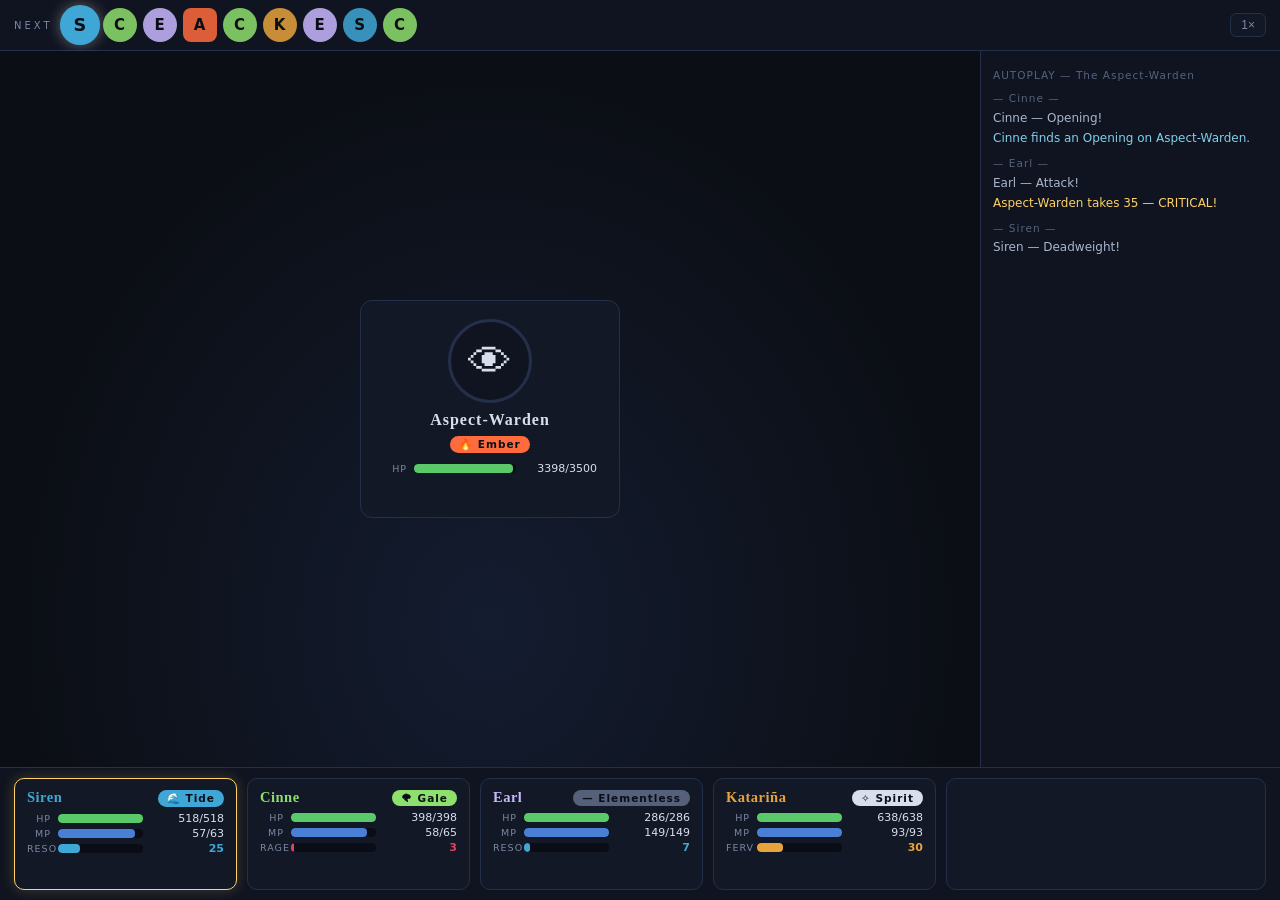
==== test/autoplay.html @ ff6c6eef "Milestones 7-8: full battle UI — party of 4, both fights playable Title screen, CTB queue strip, com" ====
<!DOCTYPE html>
<html lang="en">
<head>
  <meta charset="UTF-8">
  <title>What Survives — autoplay soak test</title>
  <link rel="stylesheet" href="../css/style.css">
</head>
<body>
  <!-- Dev tool: the party plays itself with random valid actions so you can
       eyeball the battle UI / balance without clicking. ?battle=warden|sparring
       &mode=menu drives the actual command menu with synthetic clicks. -->
  <div id="title-screen" class="screen hidden"><div class="title-inner"><div id="battle-select"></div></div></div>

  <div id="battle-screen" class="screen hidden">
    <div id="queue-bar">
      <span class="queue-label">NEXT</span>
      <div id="queue"></div>
      <button id="speed-btn" title="Toggle animation speed">1&times;</button>
    </div>
    <div id="stage">
      <div id="battlefield"><div id="enemy-zone"></div></div>
      <div id="log-panel"><div id="log"></div></div>
    </div>
    <div id="bottom">
      <div id="party-row"></div>
      <div id="command-panel"><div id="command-title"></div><div id="command-menu"></div></div>
    </div>
    <div id="banner" class="hidden"></div>
    <div id="cinematic" class="hidden"><div id="cin-name"></div><div id="cin-cue"></div></div>
    <div id="end-overlay" class="hidden">
      <div id="end-text"></div>
      <div id="end-buttons"><button id="retry-btn">Retry</button><button id="title-btn">Return to Title</button></div>
    </div>
    <div id="flash"></div>
  </div>

  <script src="../js/data/elements.js"></script>
  <script src="../js/engine/formulas.js"></script>
  <script src="../js/data/characters.js"></script>
  <script src="../js/data/enemies.js"></script>
  <script src="../js/engine/battle.js"></script>
  <script src="../js/ui/ui.js"></script>
  <script>
    (async function () {
      const WS = globalThis.WS;
      const battleId = new URLSearchParams(location.search).get('battle') || 'warden';
      document.querySelector('#battle-screen').classList.remove('hidden');

      const ui = new WS.UI();
      ui.speed = 2.5;
      const battle = new WS.Battle(WS.BATTLES[battleId], { onEvent: ui.onEvent });
      ui.setup(battle);
      battle.log(`AUTOPLAY — ${WS.BATTLES[battleId].name}`, 'turn');

      function randomAction(actor) {
        const cmds = battle.commandsFor(actor);
        const options = [];
        for (const c of cmds.skills) {
          if (!c.ok) continue;
          const targets = battle.validTargets(actor, c.skill);
          if (c.skill.target === 'enemy' || c.skill.target === 'ally') {
            if (!targets.length) continue;
            options.push({ type: 'skill', skillId: c.skill.id, targetUid: targets[Math.floor(Math.random() * targets.length)].uid });
          } else options.push({ type: 'skill', skillId: c.skill.id });
        }
        if (cmds.awaken && cmds.awaken.ok) options.push({ type: 'awaken' });
        if (cmds.attune && !actor.attuned) options.push({ type: 'attune', element: cmds.attune[Math.floor(Math.random() * 6)] });
        return options[Math.floor(Math.random() * options.length)];
      }

      // mode=menu: choose through the real command menu with synthetic clicks
      async function menuAction(actor) {
        const p = ui.promptAction(actor);
        let done = false;
        p.then(() => { done = true; });
        while (!done) {
          await new Promise((r) => setTimeout(r, 30));
          const target = document.querySelector('.targetable');
          if (target) { target.click(); continue; }
          let btns = [...document.querySelectorAll('.cmd-btn:not(:disabled):not(.back)')];
          if (!btns.length) btns = [...document.querySelectorAll('.cmd-btn:not(:disabled)')]; // dead-end submenu: back out
          if (btns.length) btns[Math.floor(Math.random() * btns.length)].click();
        }
        return p;
      }
      const useMenu = new URLSearchParams(location.search).get('mode') === 'menu';

      while (battle.state === 'active') {
        const actor = battle.beginTurn();
        await ui.playEvents();
        ui.renderAll();
        ui.markActive(actor);
        await ui.sleep(400);
        const action = battle.isPlayerControlled(actor)
          ? (useMenu ? await menuAction(actor) : randomAction(actor))
          : battle.aiAct(actor);
        battle.act(actor, action);
        await ui.playEvents();
        if (battle.state === 'active') { battle.endTurn(actor); await ui.playEvents(); }
        ui.renderAll();
      }
      ui.markActive(null);
      ui.showEnd(battle.state, () => location.reload(), () => location.reload());
    })();
  </script>
</body>
</html>
---- css/style.css ----
/* What Survives — combat prototype. Chrome over old blood: dark slate, cold light. */

* { margin: 0; padding: 0; box-sizing: border-box; }

:root {
  --bg: #0b0e14;
  --panel: #121826;
  --panel-2: #0f1420;
  --line: #24304a;
  --text: #d7dfef;
  --dim: #7b87a3;
  --hp: #59c96a;
  --hp-mid: #e0b13e;
  --hp-low: #e04d4d;
  --mp: #4a7fd6;
  --gold: #ffd166;
  --blood: #e3405f;
}

html, body { height: 100%; }
body {
  background: var(--bg);
  color: var(--text);
  font-family: "Segoe UI", system-ui, sans-serif;
  font-size: 14px;
  overflow: hidden;
}

.screen { height: 100vh; display: flex; flex-direction: column; }
.hidden { display: none !important; }

/* ---------- title screen ---------- */
#title-screen { align-items: center; justify-content: center;
  background: radial-gradient(ellipse at 50% 30%, #16203a 0%, var(--bg) 65%); }
.title-inner { text-align: center; max-width: 720px; padding: 24px; }
.title-over { letter-spacing: 4px; font-size: 11px; color: var(--dim); }
#title-screen h1 {
  font-family: Georgia, "Times New Roman", serif;
  font-size: 64px; letter-spacing: 10px; margin: 10px 0 6px;
  color: #eaf1ff; text-shadow: 0 0 32px rgba(63, 167, 214, 0.45);
}
.tagline { color: var(--dim); font-style: italic; margin-bottom: 36px; }
#battle-select { display: flex; gap: 18px; justify-content: center; margin-bottom: 30px; }
.battle-card {
  background: var(--panel); border: 1px solid var(--line); border-radius: 10px;
  padding: 18px 20px; width: 300px; cursor: pointer; text-align: left;
  transition: border-color 0.15s, transform 0.15s;
}
.battle-card:hover { border-color: #3fa7d6; transform: translateY(-2px); }
.battle-card h3 { font-family: Georgia, serif; letter-spacing: 1px; margin-bottom: 6px; }
.battle-card p { color: var(--dim); font-size: 12.5px; line-height: 1.5; }
.hint { color: #55617a; font-size: 11.5px; letter-spacing: 1px; }

/* ---------- queue bar ---------- */
#queue-bar {
  display: flex; align-items: center; gap: 10px;
  padding: 8px 14px; background: var(--panel-2); border-bottom: 1px solid var(--line);
}
.queue-label { font-size: 10px; letter-spacing: 3px; color: var(--dim); }
#queue { display: flex; gap: 6px; flex: 1; }
.chip {
  width: 34px; height: 34px; border-radius: 50%;
  display: flex; align-items: center; justify-content: center;
  font-weight: 700; font-size: 15px; color: #0b0e14;
  border: 2px solid transparent; opacity: 0.85;
}
.chip.enemy { border-radius: 8px; }
.chip.now { transform: scale(1.18); opacity: 1; box-shadow: 0 0 12px rgba(255, 255, 255, 0.35); }
#speed-btn {
  background: var(--panel); color: var(--dim); border: 1px solid var(--line);
  border-radius: 6px; padding: 4px 10px; cursor: pointer; font-size: 12px;
}
#speed-btn:hover { color: var(--text); }

/* ---------- stage ---------- */
#stage { flex: 1; display: flex; min-height: 0; }
#battlefield {
  flex: 1; display: flex; align-items: center; justify-content: center;
  background: radial-gradient(ellipse at 50% 80%, #141c30 0%, var(--bg) 70%);
  position: relative;
}
#battlefield.shake { animation: shake 0.4s; }
@keyframes shake {
  0%, 100% { transform: translate(0, 0); }
  20% { transform: translate(-8px, 4px); } 40% { transform: translate(7px, -3px); }
  60% { transform: translate(-5px, -4px); } 80% { transform: translate(4px, 3px); }
}

#enemy-zone { display: flex; gap: 28px; }
.enemy-card {
  background: var(--panel); border: 1px solid var(--line); border-radius: 12px;
  padding: 18px 22px; min-width: 260px; position: relative; text-align: center;
  transition: border-color 0.2s, opacity 0.4s;
}
.enemy-card .glyph {
  font-size: 44px; width: 84px; height: 84px; margin: 0 auto 8px; border-radius: 50%;
  display: flex; align-items: center; justify-content: center;
  background: var(--panel-2); border: 3px solid var(--line);
}
.enemy-card h3 { font-family: Georgia, serif; font-size: 16px; letter-spacing: 1px; margin-bottom: 6px; }
.enemy-card.active-turn { border-color: var(--blood); box-shadow: 0 0 18px rgba(227, 64, 95, 0.25); }
.enemy-card.dead { opacity: 0.25; filter: grayscale(1); }

/* ---------- shared card bits ---------- */
.el-badge {
  display: inline-block; padding: 2px 9px; border-radius: 10px;
  font-size: 10.5px; letter-spacing: 1px; font-weight: 700; color: #0b0e14; margin-bottom: 8px;
}
.bar { background: #0a0d15; border-radius: 4px; height: 9px; overflow: hidden; margin: 3px 0; }
.bar .fill { height: 100%; border-radius: 4px; transition: width 0.25s; }
.bar .fill.hp-ok { background: var(--hp); }
.bar .fill.hp-mid { background: var(--hp-mid); }
.bar .fill.hp-low { background: var(--hp-low); }
.bar .fill.mp { background: var(--mp); }
.bar-row { display: flex; align-items: center; gap: 7px; font-size: 11px; }
.bar-row .lbl { width: 24px; color: var(--dim); font-size: 9.5px; letter-spacing: 1px; text-align: right; }
.bar-row .bar { flex: 1; }
.bar-row .num { width: 74px; text-align: right; color: var(--text); font-variant-numeric: tabular-nums; }
.gauge-num { font-weight: 700; }

.chips { min-height: 18px; margin-top: 5px; display: flex; flex-wrap: wrap; gap: 4px; justify-content: center; }
.status-chip {
  font-size: 9.5px; padding: 1px 7px; border-radius: 8px; letter-spacing: 0.5px;
  background: #1c2438; border: 1px solid var(--line); color: var(--text);
}
.status-chip.seal { background: #2a1b3d; border-color: #9b5de5; color: #cbaef5; }
.status-chip.awaken { background: #33280f; border-color: var(--gold); color: var(--gold); }
.status-chip.bloodrun { background: #3d1019; border-color: var(--blood); color: #ff8fa5; }
.status-chip.shield { background: #10283d; border-color: #3fa7d6; color: #8fd0f0; }

/* ---------- party row ---------- */
#bottom { display: flex; gap: 10px; padding: 10px 14px; background: var(--panel-2);
  border-top: 1px solid var(--line); align-items: stretch; }
#party-row { flex: 1; display: flex; gap: 10px; }
.party-card {
  flex: 1; background: var(--panel); border: 1px solid var(--line); border-radius: 10px;
  padding: 10px 12px; position: relative; transition: border-color 0.2s, opacity 0.4s;
}
.party-card .head { display: flex; align-items: baseline; justify-content: space-between; margin-bottom: 4px; }
.party-card .head h4 { font-family: Georgia, serif; font-size: 14.5px; letter-spacing: 0.5px; }
.party-card .el-badge { margin-bottom: 0; }
.party-card.active-turn { border-color: var(--gold); box-shadow: 0 0 14px rgba(255, 209, 102, 0.22); }
.party-card.dead { opacity: 0.3; filter: grayscale(1); }
.party-card.awakened { box-shadow: 0 0 16px rgba(255, 209, 102, 0.45); border-color: var(--gold); }
.party-card.bloodrunning { border-color: var(--blood); animation: bloodpulse 1.1s infinite; }
@keyframes bloodpulse {
  0%, 100% { box-shadow: 0 0 8px rgba(227, 64, 95, 0.3); }
  50% { box-shadow: 0 0 22px rgba(227, 64, 95, 0.75); }
}
.party-card .chips { justify-content: flex-start; }
.party-card.targetable, .enemy-card.targetable { cursor: pointer; border-color: #3fa7d6; }
.party-card.targetable:hover, .enemy-card.targetable:hover {
  box-shadow: 0 0 16px rgba(63, 167, 214, 0.6); transform: translateY(-2px);
}

/* ---------- command panel ---------- */
#command-panel {
  width: 320px; background: var(--panel); border: 1px solid var(--line);
  border-radius: 10px; padding: 10px 12px; display: flex; flex-direction: column;
}
#command-title { font-size: 11px; letter-spacing: 2px; color: var(--dim); margin-bottom: 7px;
  min-height: 15px; text-transform: uppercase; }
#command-menu { flex: 1; overflow-y: auto; display: flex; flex-direction: column; gap: 5px; }
.cmd-btn {
  background: var(--panel-2); border: 1px solid var(--line); color: var(--text);
  border-radius: 7px; padding: 7px 11px; text-align: left; cursor: pointer;
  font-size: 13px; display: flex; justify-content: space-between; align-items: center; gap: 8px;
  transition: border-color 0.1s, background 0.1s;
}
.cmd-btn:hover:not(:disabled) { border-color: #3fa7d6; background: #16203a; }
.cmd-btn:disabled { opacity: 0.4; cursor: default; }
.cmd-btn .cost { font-size: 11px; color: var(--dim); white-space: nowrap; }
.cmd-btn.amplify { border-color: #5a4a15; }
.cmd-btn.amplify:hover:not(:disabled) { border-color: var(--gold); background: #241d0a; }
.cmd-btn.back { color: var(--dim); }
.cmd-note { font-size: 11px; color: var(--dim); font-style: italic; padding: 2px 2px 0; line-height: 1.45; }

/* ---------- log ---------- */
#log-panel { width: 300px; background: var(--panel-2); border-left: 1px solid var(--line);
  display: flex; flex-direction: column; }
#log { flex: 1; overflow-y: auto; padding: 10px 12px; font-size: 12px; line-height: 1.65; }
#log p { margin-bottom: 1px; color: #a9b6cc; }
#log .rupture { color: #ff9d5c; font-weight: 700; }
#log .crit { color: var(--gold); }
#log .buff { color: #7fd0e8; }
#log .freeze { color: #8fc7ff; }
#log .seal { color: #cbaef5; }
#log .awaken { color: var(--gold); font-weight: 700; }
#log .amplify { color: #ffd166; font-weight: 700; }
#log .bloodrun { color: #ff8fa5; font-weight: 700; }
#log .aspect { color: #ffb28f; font-weight: 700; }
#log .ko { color: var(--blood); font-weight: 700; }
#log .dim { color: #5a6580; }
#log .turn { color: #56637d; font-size: 10.5px; letter-spacing: 1px; margin-top: 6px; }

/* ---------- popups ---------- */
.popups { position: absolute; inset: 0; pointer-events: none; overflow: visible; }
.popup {
  position: absolute; left: 50%; top: 30%;
  font-weight: 800; font-size: 22px; color: #fff;
  text-shadow: 0 2px 6px rgba(0, 0, 0, 0.9);
  animation: floatup 1s ease-out forwards;
  white-space: nowrap;
}
.popup.crit { color: var(--gold); font-size: 28px; }
.popup.rupture { color: #ff9d5c; font-size: 30px; }
.popup.resist { color: #8a94a8; font-size: 17px; }
.popup.heal { color: var(--hp); }
.popup.absorb { color: #8fd0f0; font-size: 16px; }
.popup.tag { font-size: 13px; letter-spacing: 2px; color: #8fc7ff; }
.popup.tag.seal { color: #cbaef5; }
@keyframes floatup {
  0% { transform: translate(-50%, 0); opacity: 0; }
  15% { opacity: 1; }
  100% { transform: translate(-50%, -56px); opacity: 0; }
}

/* ---------- big moments ---------- */
#flash { position: fixed; inset: 0; background: #fff; opacity: 0; pointer-events: none; z-index: 60; }
#flash.go { animation: flashout 0.45s ease-out; }
@keyframes flashout { 0% { opacity: 0.85; } 100% { opacity: 0; } }

#banner {
  position: fixed; top: 18%; left: 50%; transform: translateX(-50%);
  background: rgba(10, 13, 21, 0.92); border: 1px solid var(--line); border-radius: 10px;
  padding: 14px 34px; font-family: Georgia, serif; font-size: 24px; letter-spacing: 3px;
  z-index: 50; text-align: center; animation: bannerin 0.25s ease-out;
}
#banner.gold { border-color: var(--gold); color: var(--gold); box-shadow: 0 0 30px rgba(255, 209, 102, 0.35); }
#banner.blood { border-color: var(--blood); color: #ff8fa5; box-shadow: 0 0 30px rgba(227, 64, 95, 0.4); }
#banner.aspect-b { color: #ffb28f; }
#banner small { display: block; font-size: 12px; letter-spacing: 1px; color: var(--dim); margin-top: 4px; font-family: "Segoe UI", sans-serif; }
@keyframes bannerin { 0% { opacity: 0; transform: translateX(-50%) scale(0.92); } 100% { opacity: 1; transform: translateX(-50%) scale(1); } }

#cinematic {
  position: fixed; inset: 0; background: rgba(4, 6, 10, 0.93); z-index: 70;
  display: flex; flex-direction: column; align-items: center; justify-content: center;
  animation: cinein 0.3s;
}
@keyframes cinein { from { opacity: 0; } to { opacity: 1; } }
#cin-name { font-size: 13px; letter-spacing: 5px; color: var(--dim); margin-bottom: 18px; text-transform: uppercase; }
#cin-cue {
  font-family: Georgia, serif; font-style: italic; font-size: 44px; color: #eaf1ff;
  text-shadow: 0 0 40px rgba(63, 167, 214, 0.8); text-align: center; padding: 0 40px;
  animation: cuezoom 1.6s ease-out;
}
@keyframes cuezoom { 0% { transform: scale(0.9); opacity: 0; } 25% { opacity: 1; } 100% { transform: scale(1.04); } }

#end-overlay {
  position: fixed; inset: 0; background: rgba(4, 6, 10, 0.9); z-index: 80;
  display: flex; flex-direction: column; align-items: center; justify-content: center; gap: 28px;
}
#end-text { font-family: Georgia, serif; font-size: 58px; letter-spacing: 12px; }
#end-text.victory { color: var(--gold); text-shadow: 0 0 40px rgba(255, 209, 102, 0.5); }
#end-text.defeat { color: var(--blood); text-shadow: 0 0 40px rgba(227, 64, 95, 0.5); }
#end-buttons { display: flex; gap: 14px; }
#end-buttons button {
  background: var(--panel); color: var(--text); border: 1px solid var(--line);
  border-radius: 8px; padding: 10px 26px; font-size: 15px; cursor: pointer;
}
#end-buttons button:hover { border-color: #3fa7d6; }
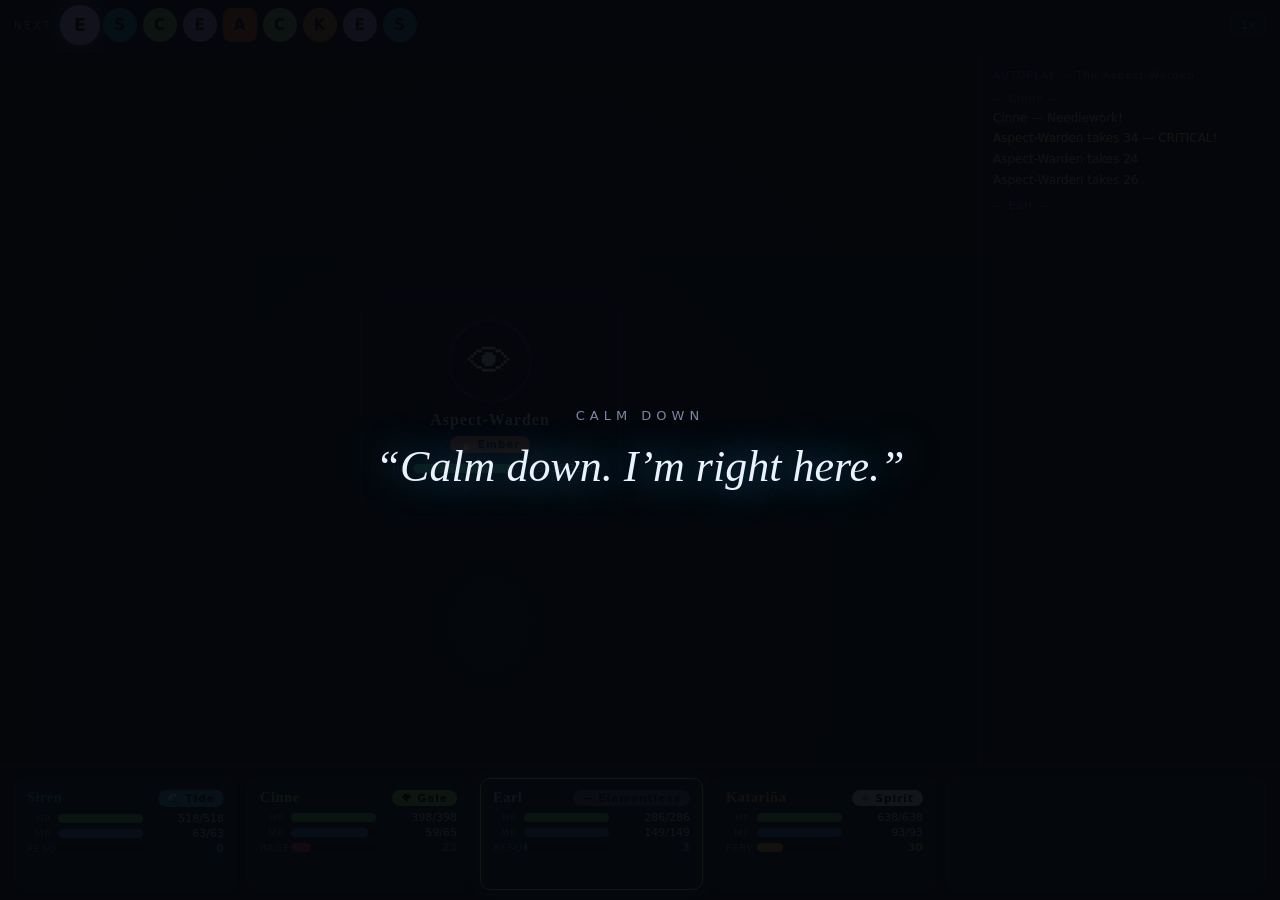
==== commit 318e073a: "Milestone 9 (partial): combo moves under a Combos root menu Friendstrike (Siren+Earl, guaranteed dou" ====
--- a/test/autoplay.html
+++ b/test/autoplay.html
@@ -38,6 +38,7 @@
   <script src="../js/engine/formulas.js"></script>
   <script src="../js/data/characters.js"></script>
   <script src="../js/data/enemies.js"></script>
+  <script src="../js/data/combos.js"></script>
   <script src="../js/engine/battle.js"></script>
   <script src="../js/ui/ui.js"></script>
   <script>
@@ -65,6 +66,13 @@
         }
         if (cmds.awaken && cmds.awaken.ok) options.push({ type: 'awaken' });
         if (cmds.attune && !actor.attuned) options.push({ type: 'attune', element: cmds.attune[Math.floor(Math.random() * 6)] });
+        for (const c of battle.combosFor(actor)) {
+          if (!c.ok) continue;
+          if (c.combo.target === 'enemy') {
+            const foes = battle.foesOf(actor);
+            options.push({ type: 'combo', comboId: c.combo.id, targetUid: foes[Math.floor(Math.random() * foes.length)].uid });
+          } else options.push({ type: 'combo', comboId: c.combo.id });
+        }
         return options[Math.floor(Math.random() * options.length)];
       }
 
